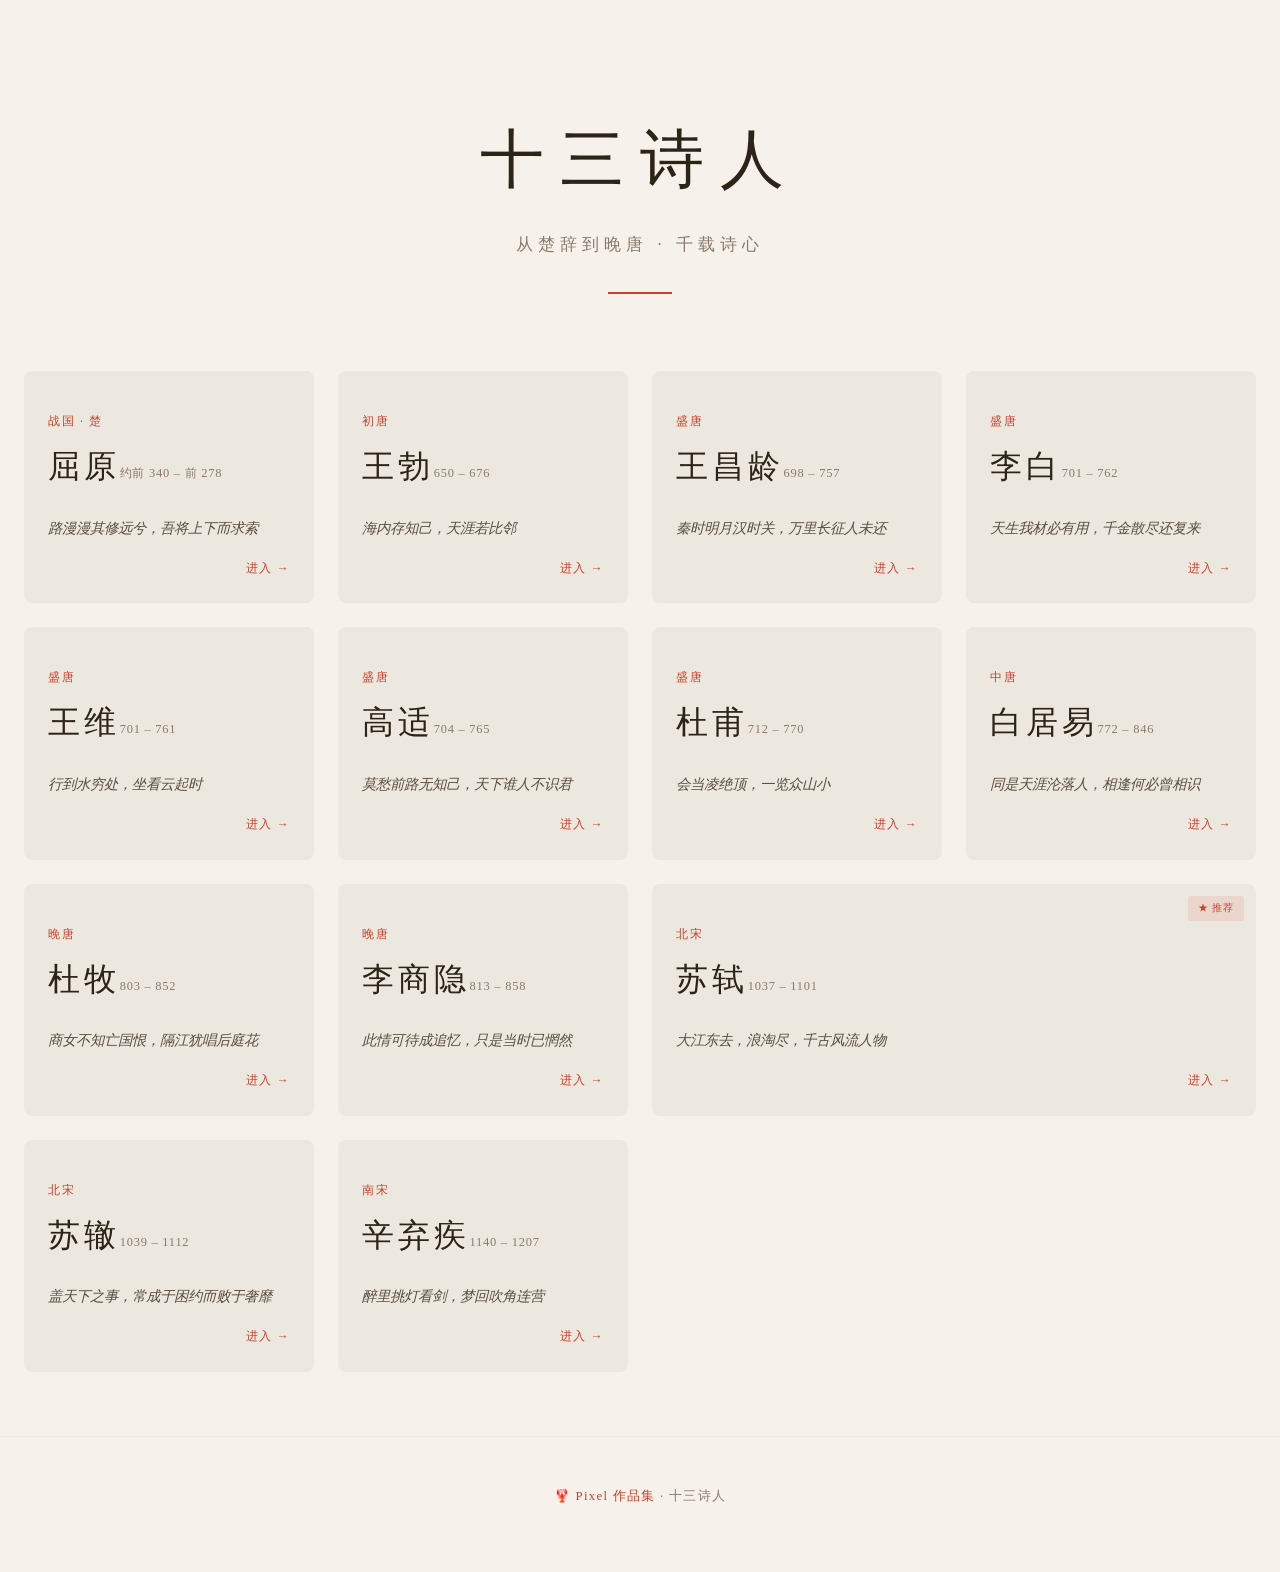
==== index.html @ e66300b7 "poets: index.html" ====
<!DOCTYPE html>
<html lang="zh-CN">
<head>
<meta charset="UTF-8">
<meta name="viewport" content="width=device-width,initial-scale=1.0">
<meta name="theme-color" content="#2c2416">
<meta name="description" content="十三诗人 · 从楚辞到晚唐，千载诗心。屈原、李白、杜甫、苏轼等十三位中国伟大诗人的生平与作品。">
<meta property="og:title" content="十三诗人 · 千载诗心">
<meta property="og:description" content="从楚辞到晚唐，十三位中国诗人的生平与名篇。">
<meta property="og:url" content="https://jasoneip01-pixel.github.io/chinese-poets/">
<meta property="og:type" content="website">
<title>十三诗人 · 千载诗心</title>
<style>
*,*::before,*::after{margin:0;padding:0;box-sizing:border-box}
html{scroll-behavior:smooth;-webkit-tap-highlight-color:transparent}
body{font-family:-apple-system,"Noto Serif CJK SC","Source Han Serif SC","Songti SC","Hiragino Mincho ProN",Georgia,"Times New Roman",serif;background:#f6f2eb;color:#2c2416;line-height:1.8;-webkit-font-smoothing:antialiased}

.hero{text-align:center;padding:clamp(4rem,8vw,8rem) 1.5rem clamp(3rem,6vw,6rem)}
.hero h1{font-size:clamp(2rem,6vw,4rem);font-weight:400;letter-spacing:.25em;color:#2c2416;margin-bottom:.8rem}
.hero .sub{font-size:clamp(.85rem,1.3vw,1.1rem);color:#8a7a6a;letter-spacing:.3em}
.hero .divider{margin:2rem auto 0;width:clamp(3rem,5vw,5rem);height:2px;background:#c8412b}

.gallery{max-width:min(1100px,calc(100%-2rem));margin:0 auto;padding:0 1.5rem 4rem;display:grid;grid-template-columns:repeat(auto-fill,minmax(min(280px,100%),1fr));gap:clamp(1rem,2vw,1.5rem)}
.card{position:relative;border-radius:8px;overflow:hidden;text-decoration:none;background:#ede8df;transition:transform .25s,box-shadow .25s;display:flex;flex-direction:column;height:100%}
.card:hover{transform:translateY(-4px);box-shadow:0 8px 30px rgba(44,36,22,.12)}
.card-header{padding:clamp(2rem,4vw,2.5rem) 1.5rem clamp(.5rem,1vw,.75rem);position:relative}
.card-header .era{font-size:.72rem;color:#c8412b;letter-spacing:.15em;margin-bottom:.4rem;display:block}
.card-header .name{font-size:clamp(1.5rem,2.5vw,2rem);font-weight:400;color:#2c2416;letter-spacing:.12em;margin-bottom:.3rem}
.card-header .dates{font-size:.78rem;color:#8a7a6a;letter-spacing:.06em}
.card-body{padding:.5rem 1.5rem 1.5rem;flex:1;display:flex;flex-direction:column;justify-content:space-between}
.card-body .quote{font-size:.9rem;color:#5a4e3e;line-height:1.8;margin-bottom:1rem;font-style:italic}
.card-body .arrow{font-size:.75rem;color:#c8412b;letter-spacing:.1em;align-self:flex-end}

.feat{position:absolute;top:12px;right:12px;font-size:.65rem;color:#c8412b;background:rgba(200,65,43,.1);padding:.2rem .6rem;border-radius:3px;letter-spacing:.1em}

footer{text-align:center;padding:3rem 1.5rem 4rem;color:#8a7a6a;font-size:.8rem;letter-spacing:.1em;border-top:1px solid #ede8df}
footer a{color:#c8412b;text-decoration:none}

@media(prefers-color-scheme:dark){body{background:#1a1612;color:#e8e0d4}.hero h1{color:#e8e0d4}.card{background:#2c2416}.card-header .name{color:#e8e0d4}.card-body .quote{color:#a8a094}footer{border-top-color:#2c2416}footer a{color:#d46a5a}}
@media(max-width:480px){.gallery{grid-template-columns:1fr}}

.grid-2{grid-column:span 2}
@media(max-width:600px){.grid-2{grid-column:span 1}}
</style>
</head>
<body>

<div class="hero">
  <h1>十三诗人</h1>
  <p class="sub">从楚辞到晚唐 · 千载诗心</p>
  <div class="divider"></div>
</div>

<div class="gallery">
  <a href="quyuan.html" class="card">
    <div class="card-header"><span class="era">战国 · 楚</span><span class="name">屈原</span><span class="dates">约前 340 – 前 278</span></div>
    <div class="card-body"><div class="quote">路漫漫其修远兮，吾将上下而求索</div><span class="arrow">进入 →</span></div>
  </a>
  <a href="wangbo.html" class="card">
    <div class="card-header"><span class="era">初唐</span><span class="name">王勃</span><span class="dates">650 – 676</span></div>
    <div class="card-body"><div class="quote">海内存知己，天涯若比邻</div><span class="arrow">进入 →</span></div>
  </a>
  <a href="wangchangling.html" class="card">
    <div class="card-header"><span class="era">盛唐</span><span class="name">王昌龄</span><span class="dates">698 – 757</span></div>
    <div class="card-body"><div class="quote">秦时明月汉时关，万里长征人未还</div><span class="arrow">进入 →</span></div>
  </a>
  <a href="libai.html" class="card">
    <div class="card-header"><span class="era">盛唐</span><span class="name">李白</span><span class="dates">701 – 762</span></div>
    <div class="card-body"><div class="quote">天生我材必有用，千金散尽还复来</div><span class="arrow">进入 →</span></div>
  </a>
  <a href="wangwei.html" class="card">
    <div class="card-header"><span class="era">盛唐</span><span class="name">王维</span><span class="dates">701 – 761</span></div>
    <div class="card-body"><div class="quote">行到水穷处，坐看云起时</div><span class="arrow">进入 →</span></div>
  </a>
  <a href="gaoshi.html" class="card">
    <div class="card-header"><span class="era">盛唐</span><span class="name">高适</span><span class="dates">704 – 765</span></div>
    <div class="card-body"><div class="quote">莫愁前路无知己，天下谁人不识君</div><span class="arrow">进入 →</span></div>
  </a>
  <a href="dufu.html" class="card">
    <div class="card-header"><span class="era">盛唐</span><span class="name">杜甫</span><span class="dates">712 – 770</span></div>
    <div class="card-body"><div class="quote">会当凌绝顶，一览众山小</div><span class="arrow">进入 →</span></div>
  </a>
  <a href="baijuyi.html" class="card">
    <div class="card-header"><span class="era">中唐</span><span class="name">白居易</span><span class="dates">772 – 846</span></div>
    <div class="card-body"><div class="quote">同是天涯沦落人，相逢何必曾相识</div><span class="arrow">进入 →</span></div>
  </a>
  <a href="dumu.html" class="card">
    <div class="card-header"><span class="era">晚唐</span><span class="name">杜牧</span><span class="dates">803 – 852</span></div>
    <div class="card-body"><div class="quote">商女不知亡国恨，隔江犹唱后庭花</div><span class="arrow">进入 →</span></div>
  </a>
  <a href="lishangyin.html" class="card">
    <div class="card-header"><span class="era">晚唐</span><span class="name">李商隐</span><span class="dates">813 – 858</span></div>
    <div class="card-body"><div class="quote">此情可待成追忆，只是当时已惘然</div><span class="arrow">进入 →</span></div>
  </a>
  <a href="sushi.html" class="card" style="grid-column:span 2">
    <div class="card-header"><span class="era">北宋</span><span class="name">苏轼</span><span class="dates">1037 – 1101</span><span class="feat">★ 推荐</span></div>
    <div class="card-body"><div class="quote">大江东去，浪淘尽，千古风流人物</div><span class="arrow">进入 →</span></div>
  </a>
  <a href="suzhe.html" class="card">
    <div class="card-header"><span class="era">北宋</span><span class="name">苏辙</span><span class="dates">1039 – 1112</span></div>
    <div class="card-body"><div class="quote">盖天下之事，常成于困约而败于奢靡</div><span class="arrow">进入 →</span></div>
  </a>
  <a href="xinqiji.html" class="card">
    <div class="card-header"><span class="era">南宋</span><span class="name">辛弃疾</span><span class="dates">1140 – 1207</span></div>
    <div class="card-body"><div class="quote">醉里挑灯看剑，梦回吹角连营</div><span class="arrow">进入 →</span></div>
  </a>
</div>

<footer>
  <p>🦞 <a href="https://jasoneip01-pixel.github.io/">Pixel 作品集</a> · 十三诗人</p>
</footer>
</body>
</html>
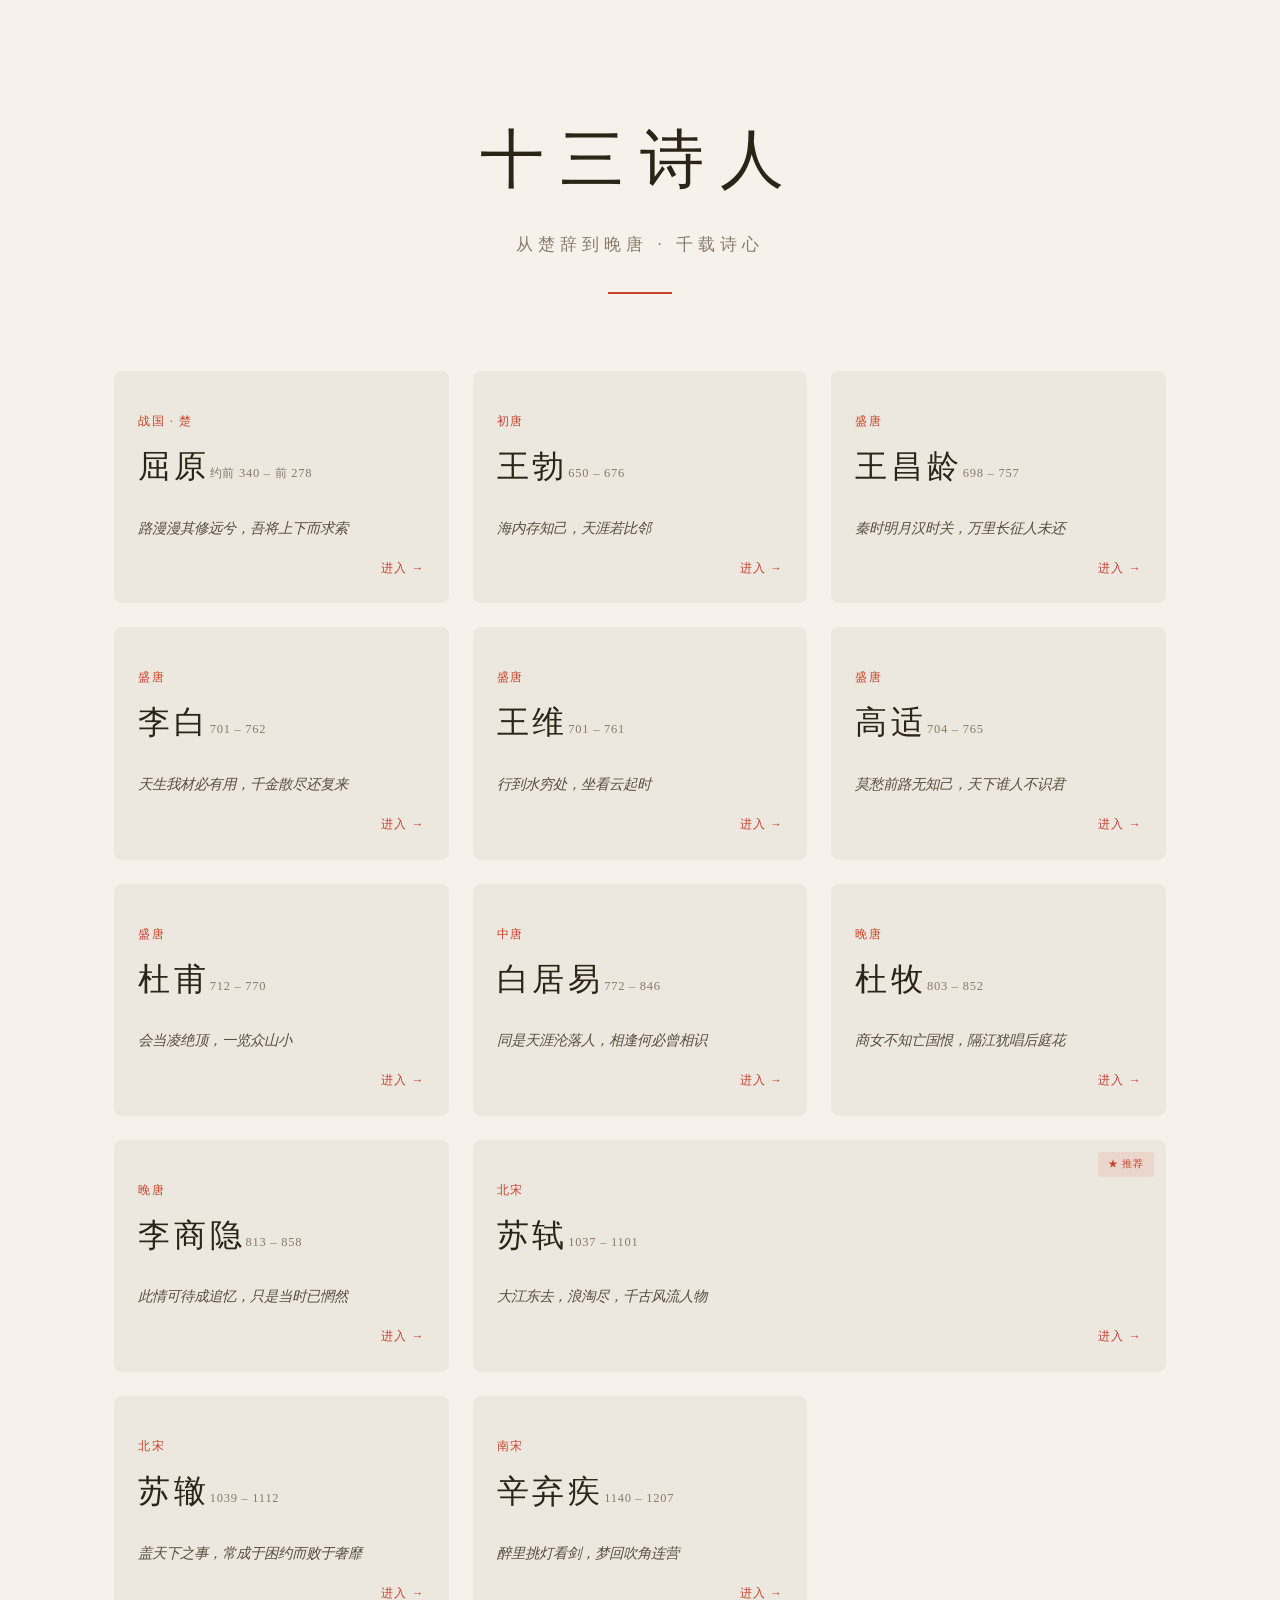
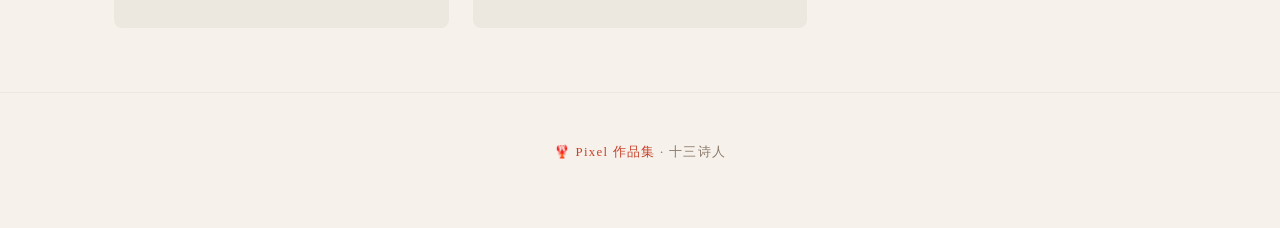
==== commit b544c5b8: "responsive: index.html" ====
--- a/index.html
+++ b/index.html
@@ -13,14 +13,14 @@
 <style>
 *,*::before,*::after{margin:0;padding:0;box-sizing:border-box}
 html{scroll-behavior:smooth;-webkit-tap-highlight-color:transparent}
-body{font-family:-apple-system,"Noto Serif CJK SC","Source Han Serif SC","Songti SC","Hiragino Mincho ProN",Georgia,"Times New Roman",serif;background:#f6f2eb;color:#2c2416;line-height:1.8;-webkit-font-smoothing:antialiased}
+body{font-family:-apple-system,"Noto Serif CJK SC","Source Han Serif SC","Songti SC","Hiragino Mincho ProN",Georgia,"Times New Roman",serif;background:#f6f2eb;color:#2c2416;line-height:1.8;-webkit-font-smoothing:antialiased;padding:env(safe-area-inset-top) env(safe-area-inset-right) env(safe-area-inset-bottom) env(safe-area-inset-left)}
 
 .hero{text-align:center;padding:clamp(4rem,8vw,8rem) 1.5rem clamp(3rem,6vw,6rem)}
 .hero h1{font-size:clamp(2rem,6vw,4rem);font-weight:400;letter-spacing:.25em;color:#2c2416;margin-bottom:.8rem}
 .hero .sub{font-size:clamp(.85rem,1.3vw,1.1rem);color:#8a7a6a;letter-spacing:.3em}
 .hero .divider{margin:2rem auto 0;width:clamp(3rem,5vw,5rem);height:2px;background:#c8412b}
 
-.gallery{max-width:min(1100px,calc(100%-2rem));margin:0 auto;padding:0 1.5rem 4rem;display:grid;grid-template-columns:repeat(auto-fill,minmax(min(280px,100%),1fr));gap:clamp(1rem,2vw,1.5rem)}
+.gallery{max-width:min(1100px,calc(100% - 2rem));margin:0 auto;padding:0 1.5rem 4rem;display:grid;grid-template-columns:repeat(auto-fill,minmax(min(280px,100%),1fr));gap:clamp(1rem,2vw,1.5rem)}
 .card{position:relative;border-radius:8px;overflow:hidden;text-decoration:none;background:#ede8df;transition:transform .25s,box-shadow .25s;display:flex;flex-direction:column;height:100%}
 .card:hover{transform:translateY(-4px);box-shadow:0 8px 30px rgba(44,36,22,.12)}
 .card-header{padding:clamp(2rem,4vw,2.5rem) 1.5rem clamp(.5rem,1vw,.75rem);position:relative}
@@ -36,8 +36,11 @@
 footer{text-align:center;padding:3rem 1.5rem 4rem;color:#8a7a6a;font-size:.8rem;letter-spacing:.1em;border-top:1px solid #ede8df}
 footer a{color:#c8412b;text-decoration:none}
 
+@media(max-width:480px){.gallery{grid-template-columns:1fr}.hero h1{font-size:clamp(1.6rem,8vw,2.5rem)}.card-header{padding:1.5rem 1.25rem .5rem}.card-body{padding:.5rem 1.25rem 1.25rem}}
+@media(min-width:481px) and (max-width:768px){.gallery{grid-template-columns:repeat(2,1fr)}}
+@media(min-width:1280px){.gallery{grid-template-columns:repeat(3,1fr)}}
+@media(min-width:1800px){.gallery{max-width:1300px}}
 @media(prefers-color-scheme:dark){body{background:#1a1612;color:#e8e0d4}.hero h1{color:#e8e0d4}.card{background:#2c2416}.card-header .name{color:#e8e0d4}.card-body .quote{color:#a8a094}footer{border-top-color:#2c2416}footer a{color:#d46a5a}}
-@media(max-width:480px){.gallery{grid-template-columns:1fr}}
 
 .grid-2{grid-column:span 2}
 @media(max-width:600px){.grid-2{grid-column:span 1}}
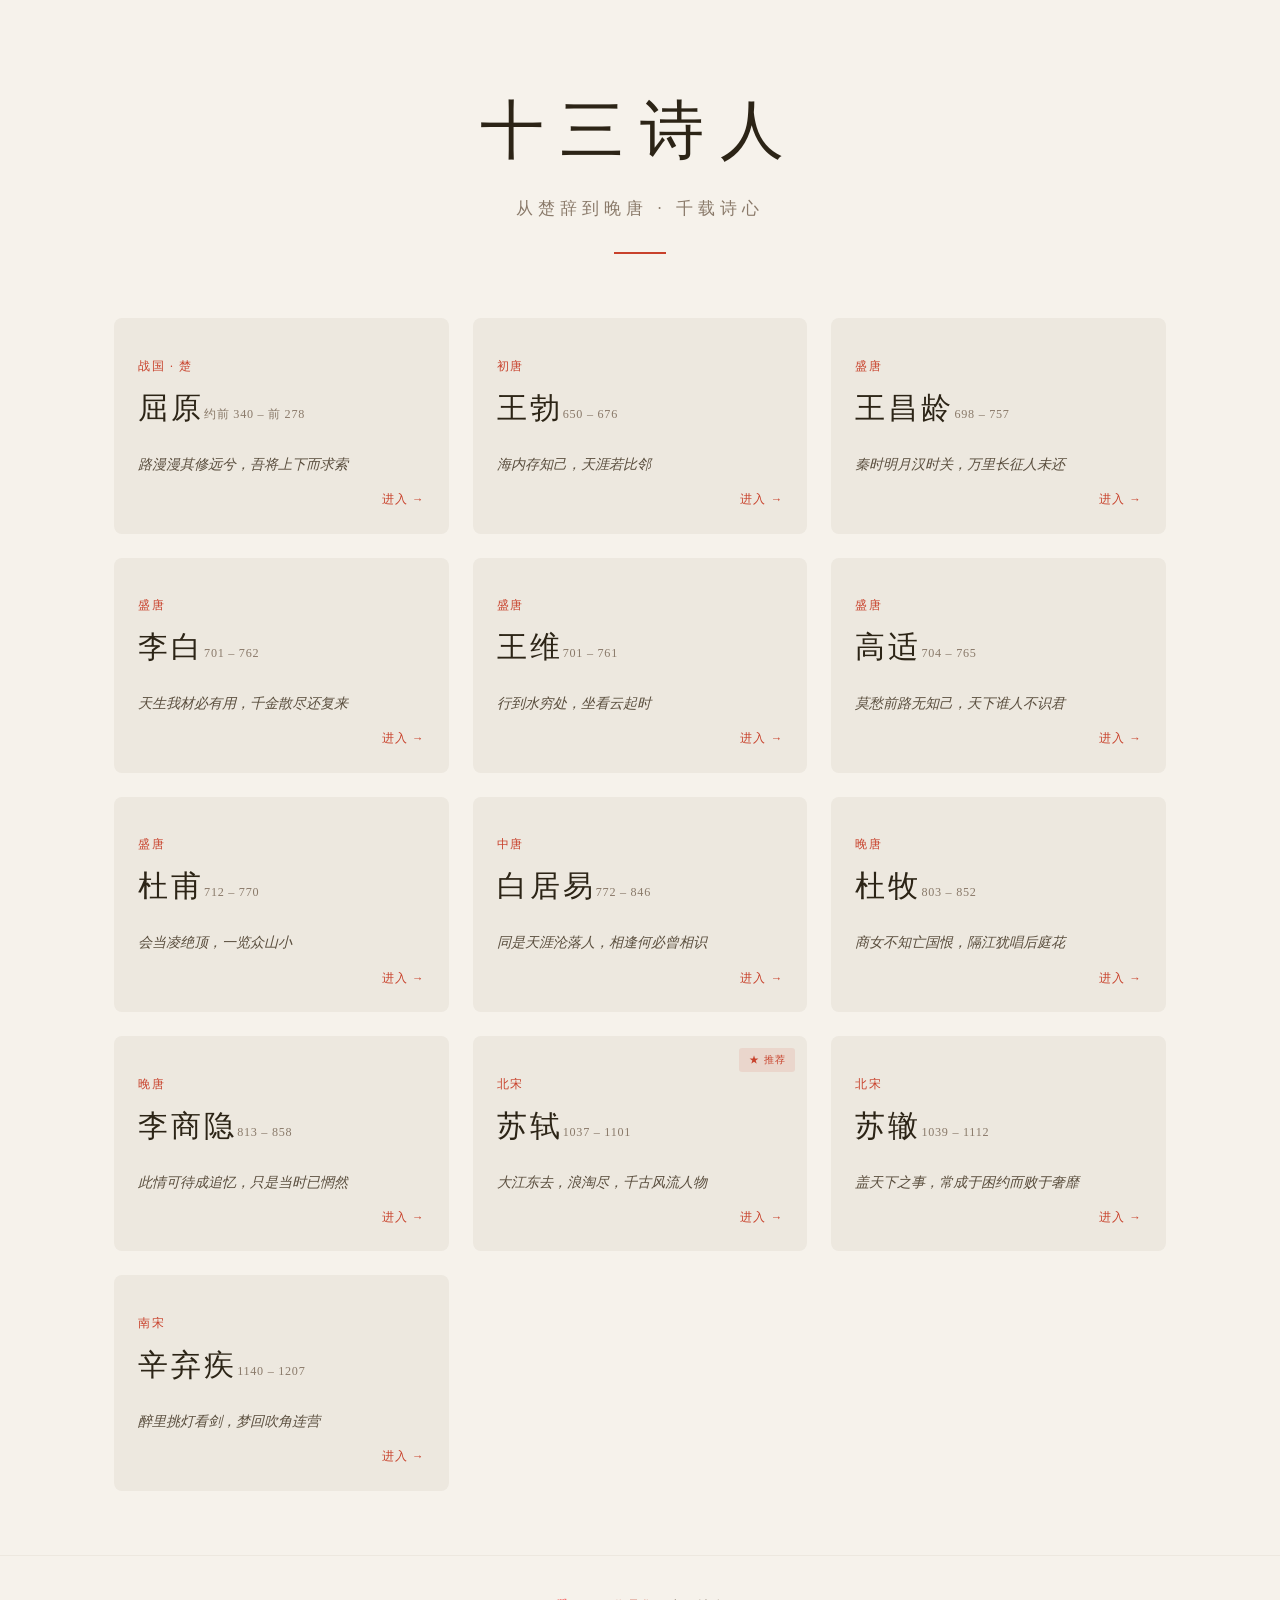
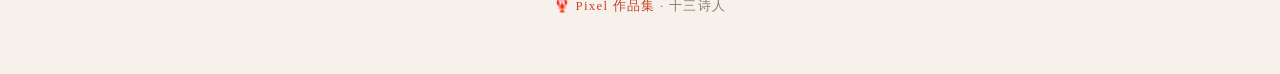
==== commit 6a99d358: "mobile: era-grouped list layout" ====
--- a/index.html
+++ b/index.html
@@ -13,37 +13,53 @@
 <style>
 *,*::before,*::after{margin:0;padding:0;box-sizing:border-box}
 html{scroll-behavior:smooth;-webkit-tap-highlight-color:transparent}
-body{font-family:-apple-system,"Noto Serif CJK SC","Source Han Serif SC","Songti SC","Hiragino Mincho ProN",Georgia,"Times New Roman",serif;background:#f6f2eb;color:#2c2416;line-height:1.8;-webkit-font-smoothing:antialiased;padding:env(safe-area-inset-top) env(safe-area-inset-right) env(safe-area-inset-bottom) env(safe-area-inset-left)}
+body{font-family:-apple-system,"Noto Serif CJK SC","Source Han Serif SC","Songti SC","Hiragino Mincho ProN",Georgia,"Times New Roman",serif;background:#f6f2eb;color:#2c2416;line-height:1.7;-webkit-font-smoothing:antialiased;padding:env(safe-area-inset-top) env(safe-area-inset-right) env(safe-area-inset-bottom) env(safe-area-inset-left)}
 
-.hero{text-align:center;padding:clamp(4rem,8vw,8rem) 1.5rem clamp(3rem,6vw,6rem)}
-.hero h1{font-size:clamp(2rem,6vw,4rem);font-weight:400;letter-spacing:.25em;color:#2c2416;margin-bottom:.8rem}
-.hero .sub{font-size:clamp(.85rem,1.3vw,1.1rem);color:#8a7a6a;letter-spacing:.3em}
-.hero .divider{margin:2rem auto 0;width:clamp(3rem,5vw,5rem);height:2px;background:#c8412b}
+/* Hero */
+.hero{text-align:center;padding:clamp(3rem,6vw,7rem) 1.5rem clamp(2.5rem,5vw,5rem)}
+.hero h1{font-size:clamp(2rem,6vw,4rem);font-weight:400;letter-spacing:.25em;color:#2c2416;margin-bottom:.6rem}
+.hero .sub{font-size:clamp(.82rem,1.3vw,1.1rem);color:#8a7a6a;letter-spacing:.3em}
+.hero .divider{margin:1.8rem auto 0;width:clamp(2.5rem,4vw,4.5rem);height:2px;background:#c8412b}
 
+/* Desktop/Tablet: card grid */
 .gallery{max-width:min(1100px,calc(100% - 2rem));margin:0 auto;padding:0 1.5rem 4rem;display:grid;grid-template-columns:repeat(auto-fill,minmax(min(280px,100%),1fr));gap:clamp(1rem,2vw,1.5rem)}
 .card{position:relative;border-radius:8px;overflow:hidden;text-decoration:none;background:#ede8df;transition:transform .25s,box-shadow .25s;display:flex;flex-direction:column;height:100%}
 .card:hover{transform:translateY(-4px);box-shadow:0 8px 30px rgba(44,36,22,.12)}
-.card-header{padding:clamp(2rem,4vw,2.5rem) 1.5rem clamp(.5rem,1vw,.75rem);position:relative}
+.card-header{padding:clamp(1.8rem,4vw,2.4rem) 1.5rem clamp(.4rem,1vw,.7rem)}
 .card-header .era{font-size:.72rem;color:#c8412b;letter-spacing:.15em;margin-bottom:.4rem;display:block}
-.card-header .name{font-size:clamp(1.5rem,2.5vw,2rem);font-weight:400;color:#2c2416;letter-spacing:.12em;margin-bottom:.3rem}
-.card-header .dates{font-size:.78rem;color:#8a7a6a;letter-spacing:.06em}
-.card-body{padding:.5rem 1.5rem 1.5rem;flex:1;display:flex;flex-direction:column;justify-content:space-between}
-.card-body .quote{font-size:.9rem;color:#5a4e3e;line-height:1.8;margin-bottom:1rem;font-style:italic}
-.card-body .arrow{font-size:.75rem;color:#c8412b;letter-spacing:.1em;align-self:flex-end}
-
+.card-header .name{font-size:clamp(1.4rem,2.5vw,1.9rem);font-weight:400;color:#2c2416;letter-spacing:.1em;margin-bottom:.2rem}
+.card-header .dates{font-size:.76rem;color:#8a7a6a;letter-spacing:.06em}
+.card-body{padding:.4rem 1.5rem 1.5rem;flex:1;display:flex;flex-direction:column;justify-content:space-between}
+.card-body .quote{font-size:.88rem;color:#5a4e3e;line-height:1.8;margin-bottom:.8rem;font-style:italic}
+.card-body .arrow{font-size:.72rem;color:#c8412b;letter-spacing:.1em;align-self:flex-end}
 .feat{position:absolute;top:12px;right:12px;font-size:.65rem;color:#c8412b;background:rgba(200,65,43,.1);padding:.2rem .6rem;border-radius:3px;letter-spacing:.1em}
 
-footer{text-align:center;padding:3rem 1.5rem 4rem;color:#8a7a6a;font-size:.8rem;letter-spacing:.1em;border-top:1px solid #ede8df}
+footer{text-align:center;padding:2.5rem 1.5rem 3.5rem;color:#8a7a6a;font-size:.8rem;letter-spacing:.1em;border-top:1px solid #ede8df}
 footer a{color:#c8412b;text-decoration:none}
 
-@media(max-width:480px){.gallery{grid-template-columns:1fr}.hero h1{font-size:clamp(1.6rem,8vw,2.5rem)}.card-header{padding:1.5rem 1.25rem .5rem}.card-body{padding:.5rem 1.25rem 1.25rem}}
-@media(min-width:481px) and (max-width:768px){.gallery{grid-template-columns:repeat(2,1fr)}}
-@media(min-width:1280px){.gallery{grid-template-columns:repeat(3,1fr)}}
+/* ── Phone: era-grouped compact list ── */
+.era-section{display:none}
+@media(max-width:600px){
+  .gallery{display:none}
+  .era-section{display:block;max-width:calc(100% - 2rem);margin:0 auto;padding:0 1rem 3rem}
+  .era-header{font-size:.72rem;color:#c8412b;letter-spacing:.3em;margin:2rem 0 .6rem;padding-left:.4rem;border-left:2px solid #c8412b;position:relative}
+  .era-header::after{content:'';position:absolute;top:50%;left:-.3rem;width:6px;height:6px;border-radius:50%;background:#c8412b;transform:translateY(-50%)}
+  .era-row{display:flex;align-items:center;gap:.6rem;padding:.55rem .5rem;text-decoration:none;border-bottom:1px solid #ede8df20;transition:background .15s;border-radius:6px;margin-bottom:2px}
+  .era-row:active,.era-row:hover{background:#ede8df}
+  .era-row .row-era{flex:0 0 auto;font-size:.65rem;color:#c8412b;white-space:nowrap;width:3.4em;text-align:right}
+  .era-row .row-name{font-size:1rem;font-weight:600;color:#2c2416;letter-spacing:.06em;white-space:nowrap;flex:0 0 auto}
+  .era-row .row-dates{font-size:.68rem;color:#8a7a6a;white-space:nowrap;flex:0 0 auto;margin-left:auto}
+  .era-row .row-star{font-size:.65rem;color:#c8412b;margin-left:2px}
+  footer{padding:2rem 1rem 3rem}
+}
+
+/* Tablet: 2-col grid */
+@media(min-width:601px) and (max-width:1023px){.gallery{grid-template-columns:repeat(2,1fr)}}
+@media(min-width:1024px){.gallery{grid-template-columns:repeat(3,1fr)}}
 @media(min-width:1800px){.gallery{max-width:1300px}}
-@media(prefers-color-scheme:dark){body{background:#1a1612;color:#e8e0d4}.hero h1{color:#e8e0d4}.card{background:#2c2416}.card-header .name{color:#e8e0d4}.card-body .quote{color:#a8a094}footer{border-top-color:#2c2416}footer a{color:#d46a5a}}
 
-.grid-2{grid-column:span 2}
-@media(max-width:600px){.grid-2{grid-column:span 1}}
+/* Dark mode */
+@media(prefers-color-scheme:dark){body{background:#1a1612;color:#e8e0d4}.hero h1{color:#e8e0d4}.card{background:#2c2416}.card-header .name{color:#e8e0d4}.card-body .quote{color:#a8a094}.era-row{color:#e8e0d4}.era-row .row-name{color:#e8e0d4}.era-row:active,.era-row:hover{background:#2c2416}footer{border-top-color:#2c2416}footer a{color:#d46a5a}}
 </style>
 </head>
 <body>
@@ -54,59 +70,44 @@
   <div class="divider"></div>
 </div>
 
+<!-- Phone: era-grouped list -->
+<div class="era-section"><div class="era-header">战国</div>
+  <a href="quyuan.html" class="era-row"><span class="row-era">楚</span><span class="row-name">屈原</span><span class="row-dates">前340–前278</span></a>
+  <div class="era-header">初唐</div>
+  <a href="wangbo.html" class="era-row"><span class="row-era">650</span><span class="row-name">王勃</span><span class="row-dates">–676</span></a>
+  <div class="era-header">盛唐</div>
+  <a href="wangchangling.html" class="era-row"><span class="row-era">698</span><span class="row-name">王昌龄</span><span class="row-dates">–757</span></a>
+  <a href="libai.html" class="era-row"><span class="row-era">701</span><span class="row-name">李白</span><span class="row-dates">–762</span></a>
+  <a href="wangwei.html" class="era-row"><span class="row-era">701</span><span class="row-name">王维</span><span class="row-dates">–761</span></a>
+  <a href="gaoshi.html" class="era-row"><span class="row-era">704</span><span class="row-name">高适</span><span class="row-dates">–765</span></a>
+  <a href="dufu.html" class="era-row"><span class="row-era">712</span><span class="row-name">杜甫</span><span class="row-dates">–770</span></a>
+  <div class="era-header">中唐</div>
+  <a href="baijuyi.html" class="era-row"><span class="row-era">772</span><span class="row-name">白居易</span><span class="row-dates">–846</span></a>
+  <div class="era-header">晚唐</div>
+  <a href="dumu.html" class="era-row"><span class="row-era">803</span><span class="row-name">杜牧</span><span class="row-dates">–852</span></a>
+  <a href="lishangyin.html" class="era-row"><span class="row-era">813</span><span class="row-name">李商隐</span><span class="row-dates">–858</span></a>
+  <div class="era-header">北宋</div>
+  <a href="sushi.html" class="era-row"><span class="row-era">1037</span><span class="row-name">苏轼</span><span class="row-dates">–1101</span><span class="row-star">★</span></a>
+  <a href="suzhe.html" class="era-row"><span class="row-era">1039</span><span class="row-name">苏辙</span><span class="row-dates">–1112</span></a>
+  <div class="era-header">南宋</div>
+  <a href="xinqiji.html" class="era-row"><span class="row-era">1140</span><span class="row-name">辛弃疾</span><span class="row-dates">–1207</span></a>
+</div>
+
+<!-- Tablet/Desktop: card grid -->
 <div class="gallery">
-  <a href="quyuan.html" class="card">
-    <div class="card-header"><span class="era">战国 · 楚</span><span class="name">屈原</span><span class="dates">约前 340 – 前 278</span></div>
-    <div class="card-body"><div class="quote">路漫漫其修远兮，吾将上下而求索</div><span class="arrow">进入 →</span></div>
-  </a>
-  <a href="wangbo.html" class="card">
-    <div class="card-header"><span class="era">初唐</span><span class="name">王勃</span><span class="dates">650 – 676</span></div>
-    <div class="card-body"><div class="quote">海内存知己，天涯若比邻</div><span class="arrow">进入 →</span></div>
-  </a>
-  <a href="wangchangling.html" class="card">
-    <div class="card-header"><span class="era">盛唐</span><span class="name">王昌龄</span><span class="dates">698 – 757</span></div>
-    <div class="card-body"><div class="quote">秦时明月汉时关，万里长征人未还</div><span class="arrow">进入 →</span></div>
-  </a>
-  <a href="libai.html" class="card">
-    <div class="card-header"><span class="era">盛唐</span><span class="name">李白</span><span class="dates">701 – 762</span></div>
-    <div class="card-body"><div class="quote">天生我材必有用，千金散尽还复来</div><span class="arrow">进入 →</span></div>
-  </a>
-  <a href="wangwei.html" class="card">
-    <div class="card-header"><span class="era">盛唐</span><span class="name">王维</span><span class="dates">701 – 761</span></div>
-    <div class="card-body"><div class="quote">行到水穷处，坐看云起时</div><span class="arrow">进入 →</span></div>
-  </a>
-  <a href="gaoshi.html" class="card">
-    <div class="card-header"><span class="era">盛唐</span><span class="name">高适</span><span class="dates">704 – 765</span></div>
-    <div class="card-body"><div class="quote">莫愁前路无知己，天下谁人不识君</div><span class="arrow">进入 →</span></div>
-  </a>
-  <a href="dufu.html" class="card">
-    <div class="card-header"><span class="era">盛唐</span><span class="name">杜甫</span><span class="dates">712 – 770</span></div>
-    <div class="card-body"><div class="quote">会当凌绝顶，一览众山小</div><span class="arrow">进入 →</span></div>
-  </a>
-  <a href="baijuyi.html" class="card">
-    <div class="card-header"><span class="era">中唐</span><span class="name">白居易</span><span class="dates">772 – 846</span></div>
-    <div class="card-body"><div class="quote">同是天涯沦落人，相逢何必曾相识</div><span class="arrow">进入 →</span></div>
-  </a>
-  <a href="dumu.html" class="card">
-    <div class="card-header"><span class="era">晚唐</span><span class="name">杜牧</span><span class="dates">803 – 852</span></div>
-    <div class="card-body"><div class="quote">商女不知亡国恨，隔江犹唱后庭花</div><span class="arrow">进入 →</span></div>
-  </a>
-  <a href="lishangyin.html" class="card">
-    <div class="card-header"><span class="era">晚唐</span><span class="name">李商隐</span><span class="dates">813 – 858</span></div>
-    <div class="card-body"><div class="quote">此情可待成追忆，只是当时已惘然</div><span class="arrow">进入 →</span></div>
-  </a>
-  <a href="sushi.html" class="card" style="grid-column:span 2">
-    <div class="card-header"><span class="era">北宋</span><span class="name">苏轼</span><span class="dates">1037 – 1101</span><span class="feat">★ 推荐</span></div>
-    <div class="card-body"><div class="quote">大江东去，浪淘尽，千古风流人物</div><span class="arrow">进入 →</span></div>
-  </a>
-  <a href="suzhe.html" class="card">
-    <div class="card-header"><span class="era">北宋</span><span class="name">苏辙</span><span class="dates">1039 – 1112</span></div>
-    <div class="card-body"><div class="quote">盖天下之事，常成于困约而败于奢靡</div><span class="arrow">进入 →</span></div>
-  </a>
-  <a href="xinqiji.html" class="card">
-    <div class="card-header"><span class="era">南宋</span><span class="name">辛弃疾</span><span class="dates">1140 – 1207</span></div>
-    <div class="card-body"><div class="quote">醉里挑灯看剑，梦回吹角连营</div><span class="arrow">进入 →</span></div>
-  </a>
+  <a href="quyuan.html" class="card"><div class="card-header"><span class="era">战国 · 楚</span><span class="name">屈原</span><span class="dates">约前 340 – 前 278</span></div><div class="card-body"><div class="quote">路漫漫其修远兮，吾将上下而求索</div><span class="arrow">进入 →</span></div></a>
+  <a href="wangbo.html" class="card"><div class="card-header"><span class="era">初唐</span><span class="name">王勃</span><span class="dates">650 – 676</span></div><div class="card-body"><div class="quote">海内存知己，天涯若比邻</div><span class="arrow">进入 →</span></div></a>
+  <a href="wangchangling.html" class="card"><div class="card-header"><span class="era">盛唐</span><span class="name">王昌龄</span><span class="dates">698 – 757</span></div><div class="card-body"><div class="quote">秦时明月汉时关，万里长征人未还</div><span class="arrow">进入 →</span></div></a>
+  <a href="libai.html" class="card"><div class="card-header"><span class="era">盛唐</span><span class="name">李白</span><span class="dates">701 – 762</span></div><div class="card-body"><div class="quote">天生我材必有用，千金散尽还复来</div><span class="arrow">进入 →</span></div></a>
+  <a href="wangwei.html" class="card"><div class="card-header"><span class="era">盛唐</span><span class="name">王维</span><span class="dates">701 – 761</span></div><div class="card-body"><div class="quote">行到水穷处，坐看云起时</div><span class="arrow">进入 →</span></div></a>
+  <a href="gaoshi.html" class="card"><div class="card-header"><span class="era">盛唐</span><span class="name">高适</span><span class="dates">704 – 765</span></div><div class="card-body"><div class="quote">莫愁前路无知己，天下谁人不识君</div><span class="arrow">进入 →</span></div></a>
+  <a href="dufu.html" class="card"><div class="card-header"><span class="era">盛唐</span><span class="name">杜甫</span><span class="dates">712 – 770</span></div><div class="card-body"><div class="quote">会当凌绝顶，一览众山小</div><span class="arrow">进入 →</span></div></a>
+  <a href="baijuyi.html" class="card"><div class="card-header"><span class="era">中唐</span><span class="name">白居易</span><span class="dates">772 – 846</span></div><div class="card-body"><div class="quote">同是天涯沦落人，相逢何必曾相识</div><span class="arrow">进入 →</span></div></a>
+  <a href="dumu.html" class="card"><div class="card-header"><span class="era">晚唐</span><span class="name">杜牧</span><span class="dates">803 – 852</span></div><div class="card-body"><div class="quote">商女不知亡国恨，隔江犹唱后庭花</div><span class="arrow">进入 →</span></div></a>
+  <a href="lishangyin.html" class="card"><div class="card-header"><span class="era">晚唐</span><span class="name">李商隐</span><span class="dates">813 – 858</span></div><div class="card-body"><div class="quote">此情可待成追忆，只是当时已惘然</div><span class="arrow">进入 →</span></div></a>
+  <a href="sushi.html" class="card"><div class="card-header"><span class="era">北宋</span><span class="name">苏轼</span><span class="dates">1037 – 1101</span><span class="feat">★ 推荐</span></div><div class="card-body"><div class="quote">大江东去，浪淘尽，千古风流人物</div><span class="arrow">进入 →</span></div></a>
+  <a href="suzhe.html" class="card"><div class="card-header"><span class="era">北宋</span><span class="name">苏辙</span><span class="dates">1039 – 1112</span></div><div class="card-body"><div class="quote">盖天下之事，常成于困约而败于奢靡</div><span class="arrow">进入 →</span></div></a>
+  <a href="xinqiji.html" class="card"><div class="card-header"><span class="era">南宋</span><span class="name">辛弃疾</span><span class="dates">1140 – 1207</span></div><div class="card-body"><div class="quote">醉里挑灯看剑，梦回吹角连营</div><span class="arrow">进入 →</span></div></a>
 </div>
 
 <footer>
